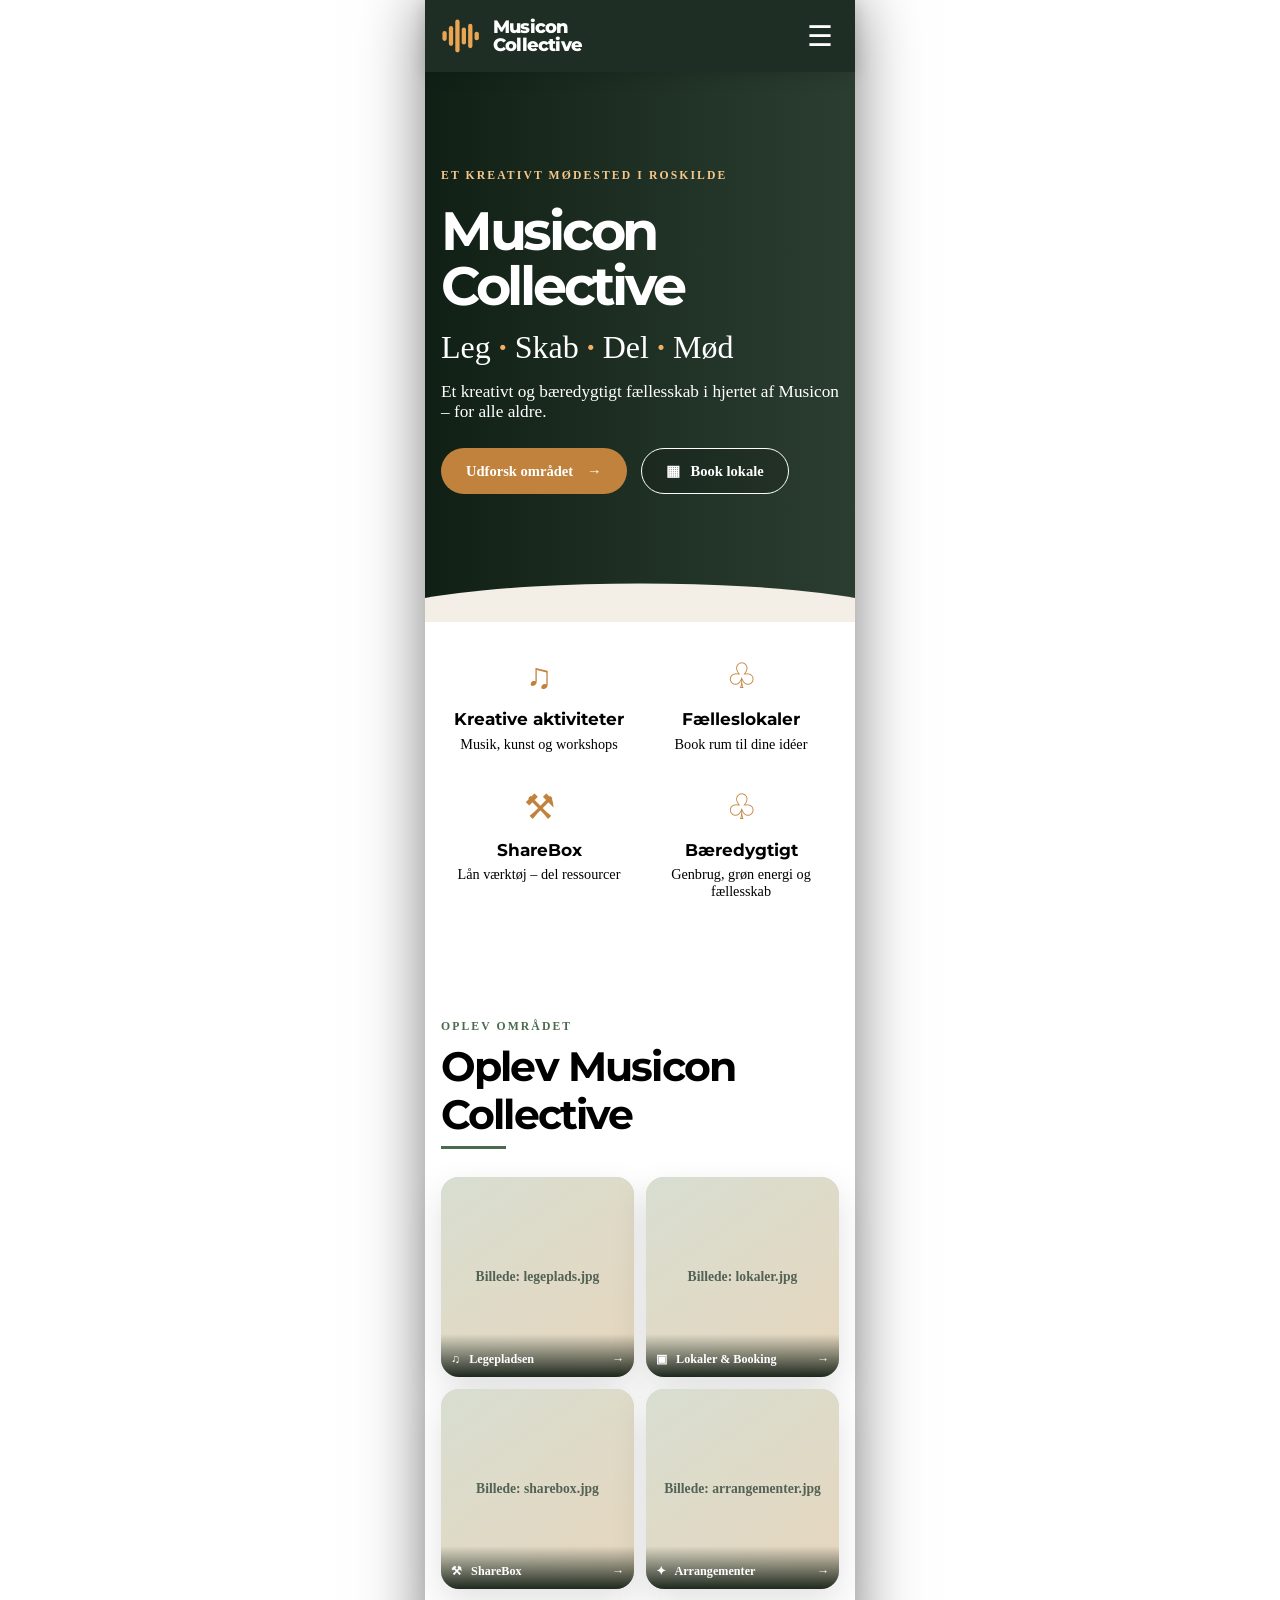
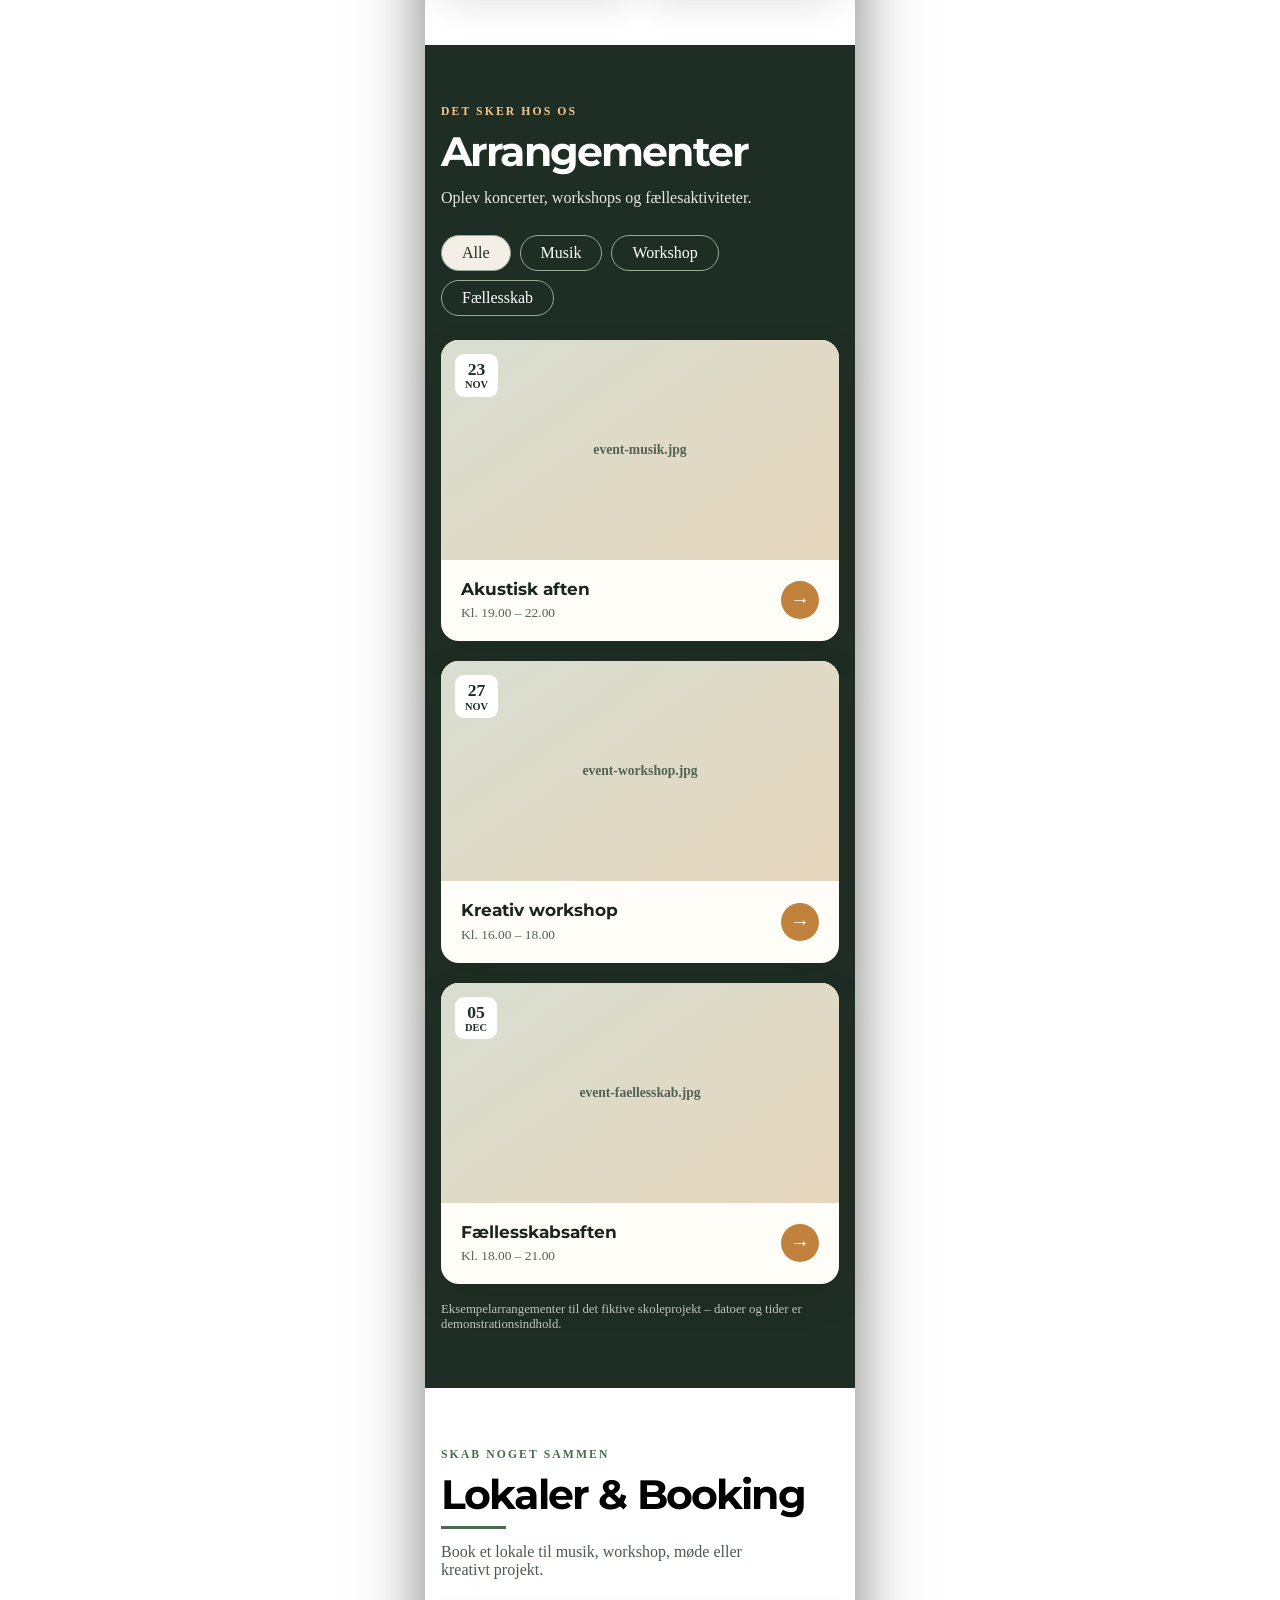
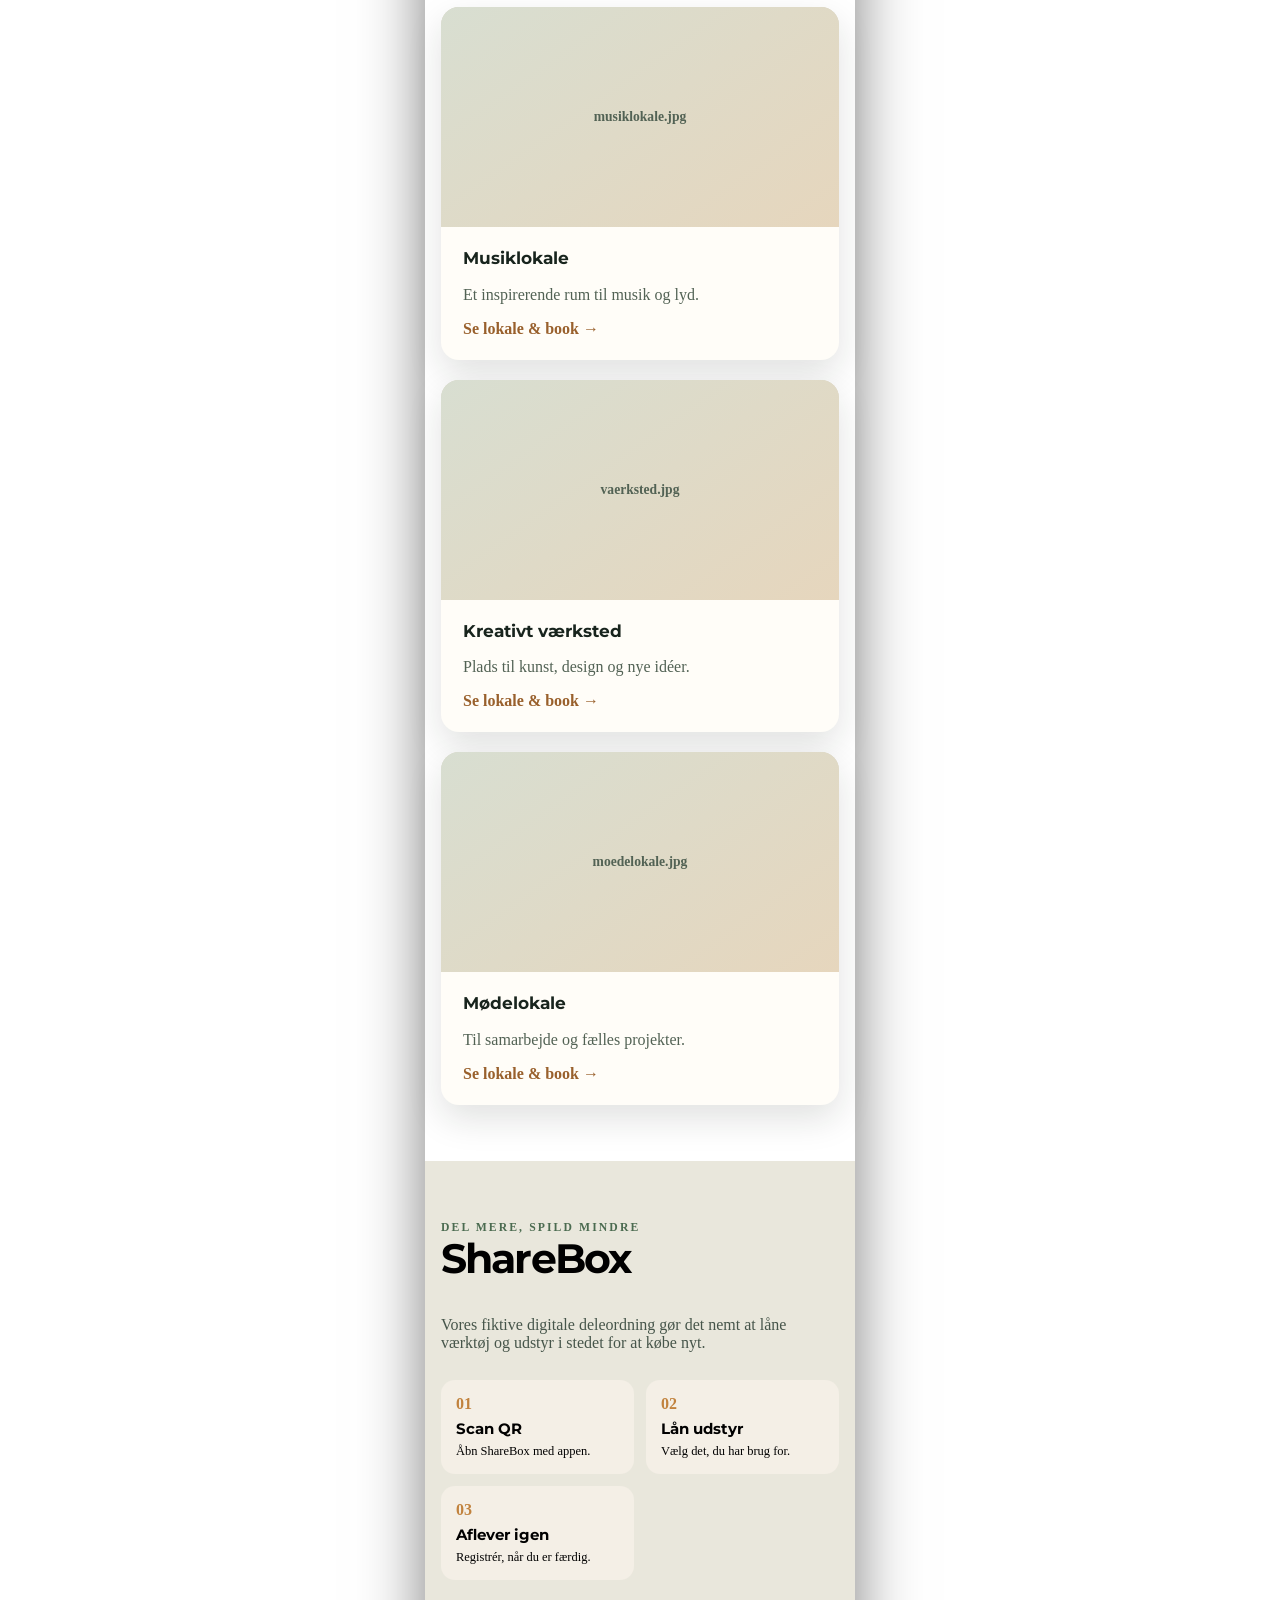
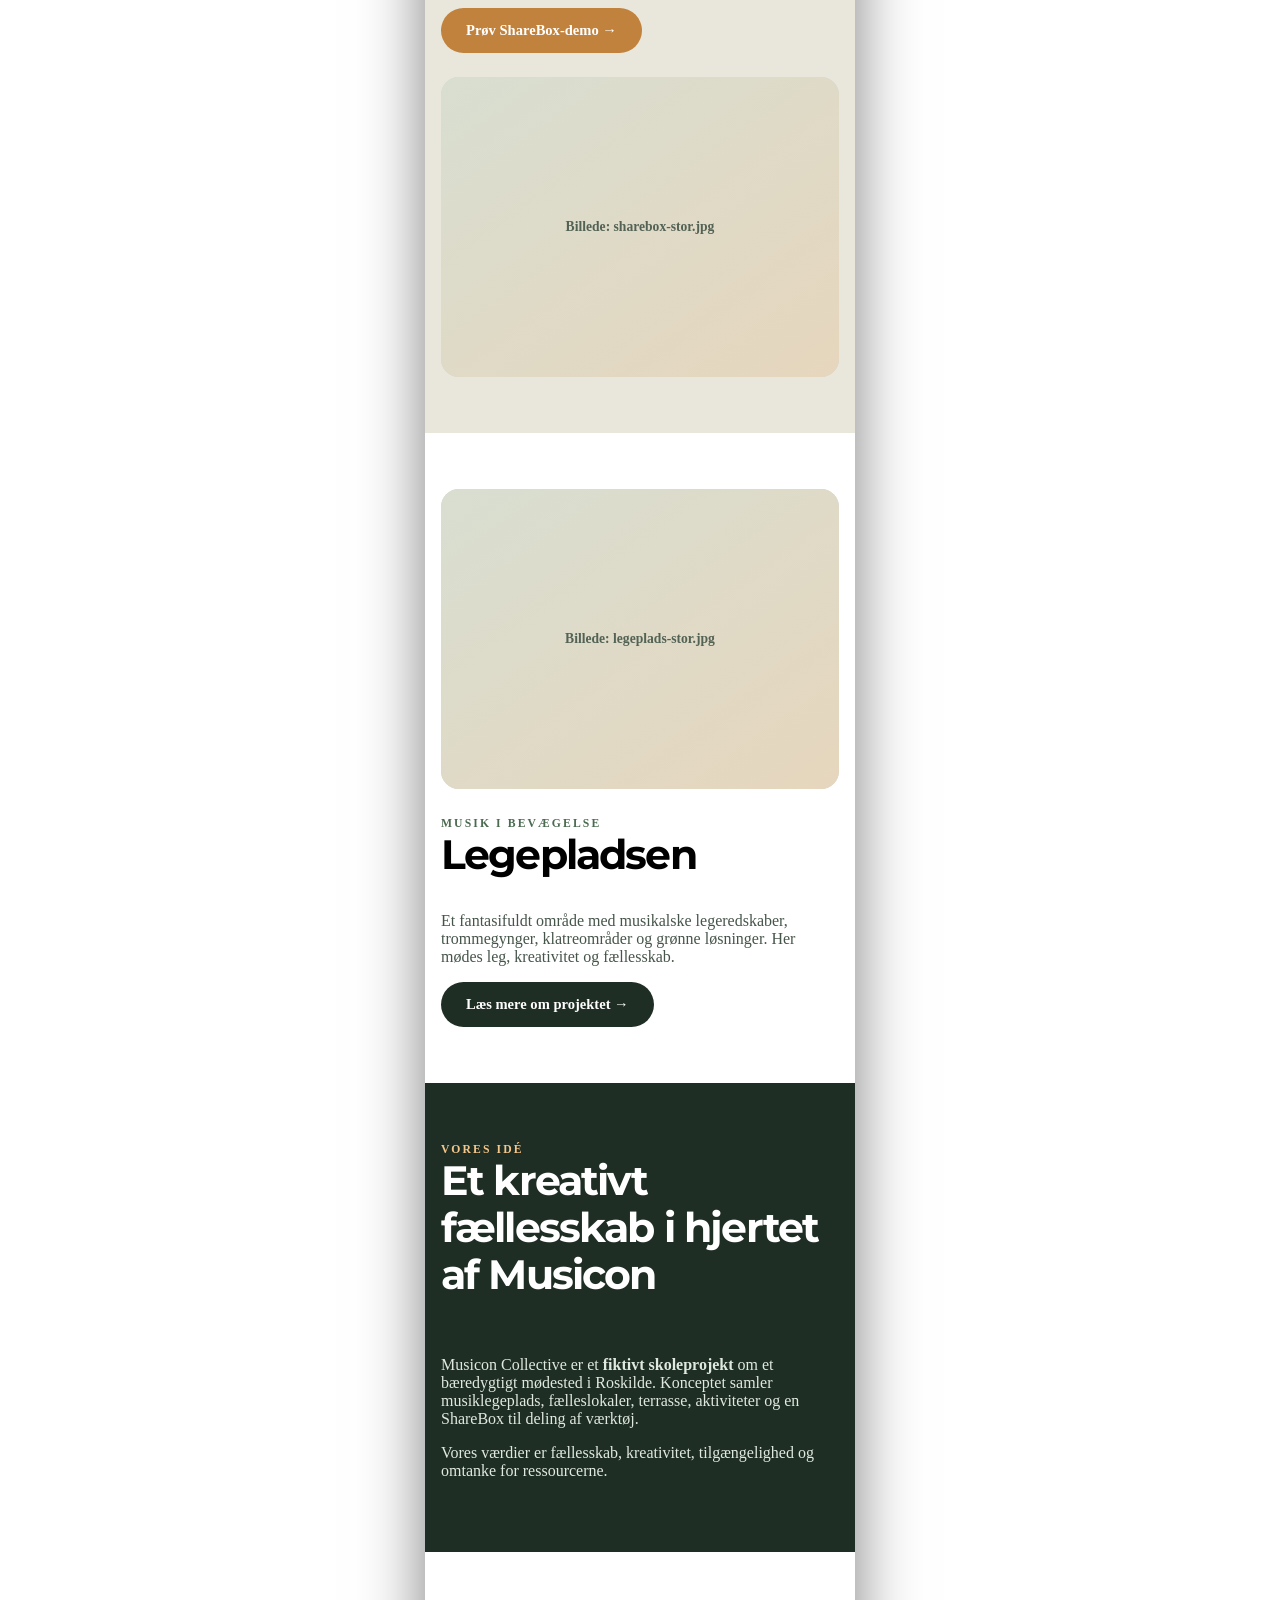
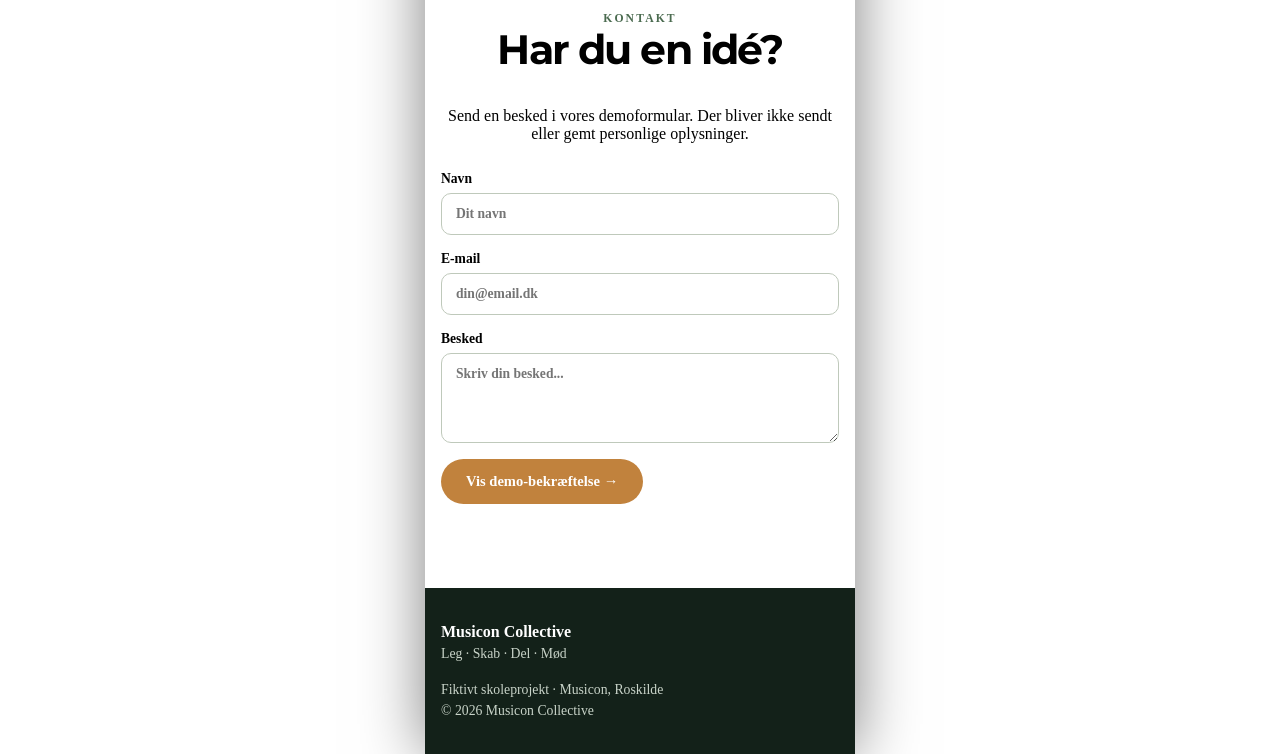
==== index.html @ 4928a18c "Add files via upload" ====
<!DOCTYPE html>
<html lang="da">
<head>
  <meta charset="utf-8" />
  <meta name="viewport" content="width=device-width, initial-scale=1" />
  <meta name="theme-color" content="#1F2E24" />
  <meta name="description" content="Musicon Collective – leg, skab, del og mød i et kreativt fællesskab." />
  <title>Musicon Collective | Leg · Skab · Del · Mød</title>
  <link rel="preconnect" href="https://fonts.googleapis.com" />
  <link rel="preconnect" href="https://fonts.gstatic.com" crossorigin />
  <link
    href="https://fonts.googleapis.com/css2?family=Inter:wght@400;500;600;700&family=Montserrat:wght@500;600;700;800&display=swap"
    rel="stylesheet" />
  <link rel="stylesheet" href="styles.css" />
  <script defer src="script.js"></script>
  <link rel="manifest" href="manifest.json"> <!----->

  <link rel="apple-touch-icon" href="images/icon-192.png"> <!---->
<script>
            // Check that service workers are registered
            if ('serviceWorker' in navigator) {
                // Use the window load event to keep the page load performant
                window.addEventListener('load', () => {
                    navigator.serviceWorker.register('./service-worker.js');
                });
            }
    </script>

     <script src="app.js" defer></script>
  
</head>

<body>
  <header class="site-header">
    <div class="container header-inner">
      <a href="#hjem" class="brand" aria-label="Musicon Collective, gå til forsiden">
        <svg class="brand-mark" viewBox="0 0 56 56" fill="none" aria-hidden="true">
          <rect x="2" y="21" width="6" height="14" rx="3" />
          <rect x="11" y="14" width="6" height="28" rx="3" />
          <rect x="20" y="5" width="6" height="46" rx="3" />
          <rect x="29" y="16" width="6" height="24" rx="3" />
          <rect x="38" y="11" width="6" height="34" rx="3" />
          <rect x="47" y="22" width="6" height="12" rx="3" />
        </svg>
        <span>Musicon<br />Collective</span>
      </a>
      <button class="menu-toggle" id="menuToggle" aria-controls="mainNav" aria-expanded="false"
        aria-label="Åbn menu">☰</button>
      <nav class="main-nav" id="mainNav" aria-label="Hovednavigation">
        <a class="nav-link active" href="#hjem">Hjem</a>
        <a class="nav-link" href="#aktiviteter">Aktiviteter</a>
        <a class="nav-link" href="#lokaler">Lokaler & Booking</a>
        <a class="nav-link" href="#sharebox">ShareBox</a>
        <a class="nav-link" href="#om-os">Om os</a>
        <a class="nav-link" href="#kontakt">Kontakt</a>
        <a class="nav-link" href="3dmodel.html">3D</a>
        <button class="btn btn-copper nav-book" data-open-booking>Book nu <span aria-hidden="true">↗</span></button>
      </nav>
    </div>
  </header>

  <main>
    <section class="hero image-slot" id="hjem" style="--photo:url('images/hero.jpg')" aria-labelledby="hero-title">
      <div class="hero-shade"></div>
      <div class="container hero-content">
        <span class="eyebrow light">ET KREATIVT MØDESTED I ROSKILDE</span>
        <h1 id="hero-title">Musicon<br />Collective</h1>
        <p class="hero-slogan">Leg <b>·</b> Skab <b>·</b> Del <b>·</b> Mød</p>
        <p class="hero-description">Et kreativt og bæredygtigt fællesskab i hjertet af Musicon – for alle aldre.</p>
        <div class="hero-actions"><a class="btn btn-copper" href="#oplev">Udforsk området <span
              aria-hidden="true">→</span></a><button class="btn btn-outline-light" data-open-booking>▦ &nbsp; Book
            lokale</button></div>
      </div>
      <div class="hero-curve" aria-hidden="true"></div>
    </section>

    <section class="quick-features" aria-label="Vores tilbud">
      <div class="container feature-grid">
        <a href="#aktiviteter" class="feature"><span class="feature-icon">♫</span>
          <h3>Kreative aktiviteter</h3>
          <p>Musik, kunst og workshops</p>
        </a>
        <a href="#lokaler" class="feature"><span class="feature-icon">♧</span>
          <h3>Fælleslokaler</h3>
          <p>Book rum til dine idéer</p>
        </a>
        <a href="#sharebox" class="feature"><span class="feature-icon">⚒</span>
          <h3>ShareBox</h3>
          <p>Lån værktøj – del ressourcer</p>
        </a>
        <a href="#om-os" class="feature"><span class="feature-icon">♧</span>
          <h3>Bæredygtigt</h3>
          <p>Genbrug, grøn energi og fællesskab</p>
        </a>
      </div>
    </section>

    <section class="section" id="oplev">
      <div class="container">
        <div class="section-heading">
          <div><span class="eyebrow">OPLEV OMRÅDET</span>
            <h2>Oplev Musicon Collective</h2>
            <div class="heading-rule"></div>
          </div>
          <p></p>
        </div>
        <div class="experience-grid">
          <a class="experience-card image-slot" href="#legeplads" style="--photo:url('images/legepladsen.png')"><span
              class="image-placeholder">Billede: legeplads.jpg</span><span class="card-overlay"><span>♫ &nbsp;
                Legepladsen</span><span>→</span></span></a>
          <a class="experience-card image-slot" href="#lokaler" style="--photo:url('images/lokale.png')"><span
              class="image-placeholder">Billede: lokaler.jpg</span><span class="card-overlay"><span>▣ &nbsp; Lokaler &
                Booking</span><span>→</span></span></a>
          <a class="experience-card image-slot" href="#sharebox" style="--photo:url('images/sharebox1.jpg')"><span
              class="image-placeholder">Billede: sharebox.jpg</span><span class="card-overlay"><span>⚒ &nbsp;
                ShareBox</span><span>→</span></span></a>
          <a class="experience-card image-slot" href="#aktiviteter"
            style="--photo:url('images/arrengementer.jpg')"><span class="image-placeholder">Billede:
              arrangementer.jpg</span><span class="card-overlay"><span>✦ &nbsp;
                Arrangementer</span><span>→</span></span></a>
        </div>
      </div>
    </section>

    <section class="section section-green" id="aktiviteter">
      <div class="container">
        <div class="section-heading light-heading">
          <div><span class="eyebrow light">DET SKER HOS OS</span>
            <h2>Arrangementer</h2>
          </div>
          <p>Oplev koncerter, workshops og fællesaktiviteter.</p>
        </div>
        <div class="filter-row" role="group" aria-label="Filtrer arrangementer"><button class="filter active"
            data-filter="alle">Alle</button><button class="filter" data-filter="musik">Musik</button><button
            class="filter" data-filter="workshop">Workshop</button><button class="filter"
            data-filter="fællesskab">Fællesskab</button></div>
        <div class="event-grid" id="eventGrid">
          <article class="event-card" data-category="musik">
            <div class="event-photo image-slot" style="--photo:url('images/event-musik.jpg')"><span
                class="image-placeholder">event-musik.jpg</span><span class="date-pill">23 <small>NOV</small></span>
            </div>
            <div class="event-body">
              <div>
                <h3>Akustisk aften</h3>
                <p>Kl. 19.00 – 22.00</p>
              </div><button class="round-arrow" data-event="Akustisk aften"
                aria-label="Læs om Akustisk aften">→</button>
            </div>
          </article>
          <article class="event-card" data-category="workshop">
            <div class="event-photo image-slot" style="--photo:url('images/lokale.png')"><span
                class="image-placeholder">event-workshop.jpg</span><span class="date-pill">27 <small>NOV</small></span>
            </div>
            <div class="event-body">
              <div>
                <h3>Kreativ workshop</h3>
                <p>Kl. 16.00 – 18.00</p>
              </div><button class="round-arrow" data-event="Kreativ workshop"
                aria-label="Læs om Kreativ workshop">→</button>
            </div>
          </article>
          <article class="event-card" data-category="fællesskab">
            <div class="event-photo image-slot" style="--photo:url('images/arrengementer.jpg')"><span
                class="image-placeholder">event-faellesskab.jpg</span><span class="date-pill">05
                <small>DEC</small></span></div>
            <div class="event-body">
              <div>
                <h3>Fællesskabsaften</h3>
                <p>Kl. 18.00 – 21.00</p>
              </div><button class="round-arrow" data-event="Fællesskabsaften"
                aria-label="Læs om Fællesskabsaften">→</button>
            </div>
          </article>
        </div>
        <p class="demo-note">Eksempelarrangementer til det fiktive skoleprojekt – datoer og tider er
          demonstrationsindhold.</p>
      </div>
    </section>

    <section class="section" id="lokaler">
      <div class="container">
        <div class="section-heading">
          <div><span class="eyebrow">SKAB NOGET SAMMEN</span>
            <h2>Lokaler & Booking</h2>
            <div class="heading-rule"></div>
          </div>
          <p>Book et lokale til musik, workshop, møde eller kreativt projekt.</p>
        </div>
        <div class="room-grid">
          <article class="room-card">
            <div class="room-photo image-slot" style="--photo:url('images/lokale.png')"><span
                class="image-placeholder">musiklokale.jpg</span></div>
            <div class="room-content">
              <h3>Musiklokale</h3>
              <p>Et inspirerende rum til musik og lyd.</p><button class="text-link" data-room="Musiklokale">Se lokale &
                book →</button>
            </div>
          </article>
          <article class="room-card">
            <div class="room-photo image-slot" style="--photo:url('images/sharebox1.jpg')"><span
                class="image-placeholder">vaerksted.jpg</span></div>
            <div class="room-content">
              <h3>Kreativt værksted</h3>
              <p>Plads til kunst, design og nye idéer.</p><button class="text-link" data-room="Kreativt værksted">Se
                lokale & book →</button>
            </div>
          </article>
          <article class="room-card">
            <div class="room-photo image-slot" style="--photo:url('images/arrengementer.jpg')"><span
                class="image-placeholder">moedelokale.jpg</span></div>
            <div class="room-content">
              <h3>Mødelokale</h3>
              <p>Til samarbejde og fælles projekter.</p><button class="text-link" data-room="Mødelokale">Se lokale &
                book →</button>
            </div>
          </article>
        </div>
      </div>
    </section>

    <section class="section share-section" id="sharebox">
      <div class="container share-layout">
        <div class="share-copy"><span class="eyebrow">DEL MERE, SPILD MINDRE</span>
          <h2>ShareBox</h2>
          <p>Vores fiktive digitale deleordning gør det nemt at låne værktøj og udstyr i stedet for at købe nyt.</p>
          <div class="share-steps">
            <div><span>01</span>
              <h3>Scan QR</h3>
              <p>Åbn ShareBox med appen.</p>
            </div>
            <div><span>02</span>
              <h3>Lån udstyr</h3>
              <p>Vælg det, du har brug for.</p>
            </div>
            <div><span>03</span>
              <h3>Aflever igen</h3>
              <p>Registrér, når du er færdig.</p>
            </div>
          </div><button class="btn btn-copper" id="shareDemo">Prøv ShareBox-demo →</button>
        </div>
        <div class="share-image image-slot" style="--photo:url('images/sharebox.png')"><span
            class="image-placeholder">Billede: sharebox-stor.jpg</span></div>
      </div>
    </section>

    <section class="section" id="legeplads">
      <div class="container split-section">
        <div class="split-photo image-slot" style="--photo:url('images/legepladsen.png')"><span
            class="image-placeholder">Billede: legeplads-stor.jpg</span></div>
        <div><span class="eyebrow">MUSIK I BEVÆGELSE</span>
          <h2>Legepladsen</h2>
          <p>Et fantasifuldt område med musikalske legeredskaber, trommegynger, klatreområder og grønne løsninger. Her
            mødes leg, kreativitet og fællesskab.</p><a href="#kontakt" class="btn btn-dark">Læs mere om projektet →</a>
        </div>
      </div>
    </section>

    <section class="section about-section" id="om-os">
      <div class="container about-layout">
        <div><span class="eyebrow light">VORES IDÉ</span>
          <h2>Et kreativt fællesskab i hjertet af Musicon</h2>
        </div>
        <div>
          <p>Musicon Collective er et <strong>fiktivt skoleprojekt</strong> om et bæredygtigt mødested i Roskilde.
            Konceptet samler musiklegeplads, fælleslokaler, terrasse, aktiviteter og en ShareBox til deling af værktøj.
          </p>
          <p>Vores værdier er fællesskab, kreativitet, tilgængelighed og omtanke for ressourcerne.</p>
        </div>
      </div>
    </section>

    <section class="section contact-section" id="kontakt">
      <div class="container"><span class="eyebrow">KONTAKT</span>
        <h2>Har du en idé?</h2>
        <p>Send en besked i vores demoformular. Der bliver ikke sendt eller gemt personlige oplysninger.</p>
        <form id="contactForm" class="contact-form"><label>Navn<input name="name" required
              placeholder="Dit navn" /></label><label>E-mail<input type="email" name="email" required
              placeholder="din@email.dk" /></label><label class="wide">Besked<textarea name="message" rows="4" required
              placeholder="Skriv din besked..."></textarea></label><button class="btn btn-copper" type="submit">Vis
            demo-bekræftelse →</button></form>
        <p id="contactFeedback" class="feedback" role="status" aria-live="polite"></p>
      </div>
    </section>
  </main>

  <footer class="site-footer">
    <div class="container footer-inner">
      <div><strong>Musicon Collective</strong>
        <p>Leg · Skab · Del · Mød</p>
      </div>
      <div>
        <p>Fiktivt skoleprojekt · Musicon, Roskilde</p>
        <p>© <span id="year"></span> Musicon Collective</p>
      </div>
    </div>
  </footer>

  <dialog id="bookingDialog" class="dialog">
    <form method="dialog" class="dialog-content" id="bookingForm"><button type="button" class="dialog-close" data-close
        aria-label="Luk">×</button><span class="eyebrow">DEMO-BOOKING</span>
      <h2>Book et lokale</h2>
      <p>Dette er en interaktiv prototype. Ingen reservation bliver sendt eller gemt.</p><label>Vælg lokale<select
          id="roomSelect" required>
          <option value="">Vælg lokale</option>
          <option>Musiklokale</option>
          <option>Kreativt værksted</option>
          <option>Mødelokale</option>
        </select></label><label>Dato<input type="date" id="bookingDate" required /></label><label>Tidspunkt<select
          required>
          <option value="">Vælg tidspunkt</option>
          <option>09.00 – 11.00</option>
          <option>12.00 – 14.00</option>
          <option>15.00 – 17.00</option>
          <option>18.00 – 20.00</option>
        </select></label><button class="btn btn-copper" type="submit">Vis bookingbekræftelse</button>
      <p id="bookingFeedback" class="feedback" role="status"></p>
    </form>
  </dialog>
  <dialog id="infoDialog" class="dialog">
    <div class="dialog-content"><button type="button" class="dialog-close" data-close aria-label="Luk">×</button><span
        class="eyebrow">MUSICON COLLECTIVE</span>
      <h2 id="infoTitle"></h2>
      <p id="infoText"></p><button type="button" class="btn btn-dark" data-close>Luk</button>
    </div>
  </dialog>
</body>
</html>
---- styles.css ----
body {
    max-width: 430px;
    margin: 0 auto;
}


:root {
    --forest: #1F2E24;
    --sage: #4B6B50;
    --cream: #F4EFE6;
    --copper: #C1823D;
    --ink: #18241d;
    --white: #fffdf8;
    --radius: 18px;
    --shadow: 0 14px 35px rgba(20, 32, 24, .13)
}

* {
    box-sizing: border-box
}

html {
    scroll-behavior: smooth;
    scroll-padding-top: 90px
}

body {
    width: 100%;
    max-width: 430px;
    margin: 0 auto;
    min-height: 100vh;
    box-shadow: 0 0 60px rgba(0, 0, 0, .5);
}

h1,
h2,
h3,
p {
    margin-top: 0
}

h1,
h2,
h3 {
    font-family: Montserrat, Arial, sans-serif;
    line-height: 1.15
}

h2 {
    font-size: clamp(1.9rem, 3.2vw, 3rem);
    letter-spacing: -.045em
}

h3 {
    font-size: 1.06rem
}

a {
    color: inherit;
    text-decoration: none
}

button,
input,
select,
textarea {
    font: inherit
}

button {
    cursor: pointer
}

button:focus-visible,
a:focus-visible,
input:focus-visible,
select:focus-visible,
textarea:focus-visible {
    outline: 3px solid #e9a454;
    outline-offset: 3px
}

.container {
    width: min(1200px, calc(100% - 48px));
    margin: auto
}

.site-header {
    background: var(--forest);
    color: #fff;
    position: sticky;
    top: 0;
    z-index: 30;
    box-shadow: 0 3px 15px rgba(0, 0, 0, .13)
}

.header-inner {
    min-height: 84px;
    display: flex;
    align-items: center;
    justify-content: space-between;
    gap: 25px
}

.brand {
    display: flex;
    align-items: center;
    gap: 12px;
    font: 800 1.35rem/1.04 Montserrat, Arial, sans-serif;
    letter-spacing: -.045em;
    flex-shrink: 0
}

.brand-mark {
    width: 49px;
    height: 49px;
    fill: #e9a454
}

.main-nav {
    display: flex;
    align-items: center;
    gap: clamp(12px, 2vw, 28px)
}

.nav-link {
    font-size: .86rem;
    font-weight: 600;
    white-space: nowrap;
    transition: color .2s
}

.nav-link:hover,
.nav-link.active {
    color: #f4bc79
}

.nav-link.active:after {
    content: "";
    display: block;
    width: 24px;
    height: 2px;
    background: var(--copper);
    margin-top: 5px
}

.btn {
    display: inline-flex;
    align-items: center;
    justify-content: center;
    gap: 14px;
    padding: 13px 24px;
    border: 1.5px solid transparent;
    border-radius: 999px;
    font-weight: 700;
    font-size: .91rem;
    transition: transform .2s, filter .2s;
    text-align: center
}

.btn:hover {
    transform: translateY(-2px);
    filter: brightness(1.08)
}

.btn-copper {
    background: var(--copper);
    color: #fff
}

.btn-outline-light {
    background: rgba(0, 0, 0, .14);
    border-color: white;
    color: #fff
}

.btn-dark {
    background: var(--forest);
    color: white
}

.menu-toggle {
    display: none;
    border: 0;
    background: none;
    color: #fff;
    font-size: 1.8rem
}

.hero {
    min-height: 580px;
    position: relative;
    display: flex;
    align-items: center;
    overflow: hidden;
    background-color: #304235
}

.image-slot {
    background-image: var(--photo);
    background-position: center;
    background-size: cover;
    background-repeat: no-repeat
}

.hero-shade {
    position: absolute;
    inset: 0;
    background: linear-gradient(90deg, rgba(10, 25, 15, .84), rgba(10, 25, 15, .37) 63%, rgba(10, 25, 15, .12))
}

.hero-content {
    position: relative;
    z-index: 1;
    color: white;
    padding: 75px 0 115px
}

.hero h1 {
    font-size: clamp(3.3rem, 7vw, 6.3rem);
    line-height: 1.02;
    letter-spacing: -.06em;
    margin: 20px 0 16px
}

.eyebrow {
    font-size: .73rem;
    font-weight: 800;
    letter-spacing: .18em;
    color: var(--sage)
}

.eyebrow.light {
    color: #f6c78b
}

.hero-slogan {
    font-size: clamp(1.3rem, 2.6vw, 2rem);
    font-weight: 500;
    margin-bottom: 16px
}

.hero-slogan b {
    color: #f2b064
}

.hero-description {
    max-width: 460px;
    font-size: 1.08rem;
    margin-bottom: 26px
}

.hero-actions {
    display: flex;
    flex-wrap: wrap;
    gap: 14px
}

.hero-curve {
    position: absolute;
    bottom: -2px;
    left: 0;
    right: 0;
    height: 70px;
    background: var(--cream);
    clip-path: ellipse(65% 58% at 50% 100%)
}

.quick-features {
    padding: 20px 0 46px
}

.feature-grid {
    display: grid;
    grid-template-columns: repeat(4, 1fr);
    gap: 20px
}

.feature {
    text-align: center;
    padding: 10px;
    border-radius: 14px
}

.feature:hover {
    background: #ebe5da
}

.feature-icon {
    display: block;
    font-size: 2.65rem;
    color: var(--copper);
    line-height: 1.2;
    margin-bottom: 12px
}

.feature h3 {
    margin-bottom: 6px
}

.feature p {
    font-size: .89rem;
    margin: 0
}

.section {
    padding: 80px 0
}

.section-heading {
    display: flex;
    align-items: end;
    justify-content: space-between;
    gap: 20px;
    margin-bottom: 28px
}

.section-heading h2 {
    margin: 9px 0 8px
}

.section-heading>p {
    max-width: 320px;
    color: #4c5a4e;
    margin: 0
}

.heading-rule {
    height: 3px;
    width: 65px;
    background: var(--sage)
}

.experience-grid {
    display: grid;
    grid-template-columns: repeat(4, 1fr);
    gap: 18px
}

.experience-card {
    height: 250px;
    border-radius: var(--radius);
    overflow: hidden;
    position: relative;
    background-color: #d6d3c7;
    box-shadow: var(--shadow);
    transition: transform .2s
}

.experience-card:hover {
    transform: translateY(-5px)
}

.image-placeholder {
    position: absolute;
    inset: 0;
    display: flex;
    align-items: center;
    justify-content: center;
    text-align: center;
    padding: 15px;
    color: #526254;
    font-size: .85rem;
    font-weight: 700;
    background: linear-gradient(145deg, #d8ded1, #e6d6bd);
    z-index: 0
}

.image-slot:has(.image-placeholder) {
    isolation: isolate
}

.image-slot:has(.image-placeholder):before {
    content: "";
    position: absolute;
    inset: 0;
    background-image: var(--photo);
    background-position: center;
    background-size: cover;
    z-index: 1;
    pointer-events: none
}

.card-overlay {
    position: absolute;
    z-index: 2;
    bottom: 0;
    left: 0;
    right: 0;
    padding: 22px 17px 15px;
    display: flex;
    justify-content: space-between;
    align-items: center;
    color: #fff;
    font-weight: 700;
    background: linear-gradient(transparent, rgba(9, 22, 13, .9))
}

.section-green {
    background: var(--forest);
    color: #fff
}

.light-heading>p {
    color: #e4e9e0
}

.filter-row {
    display: flex;
    gap: 9px;
    flex-wrap: wrap;
    margin-bottom: 24px
}

.filter {
    background: transparent;
    border: 1px solid #9aab9a;
    border-radius: 50px;
    padding: 8px 20px;
    color: white
}

.filter.active,
.filter:hover {
    background: var(--cream);
    color: var(--forest)
}

.event-grid,
.room-grid {
    display: grid;
    grid-template-columns: repeat(3, 1fr);
    gap: 20px
}

.event-card,
.room-card {
    background: var(--white);
    border-radius: var(--radius);
    overflow: hidden;
    color: var(--ink);
    box-shadow: var(--shadow)
}

.event-card[hidden] {
    display: none
}

.event-photo,
.room-photo {
    height: 205px;
    position: relative;
    background: #d6d3c7
}

.date-pill {
    position: absolute;
    z-index: 3;
    top: 14px;
    left: 14px;
    background: #fff;
    color: var(--forest);
    border-radius: 9px;
    padding: 6px 10px;
    font-weight: 800;
    font-size: 1.1rem;
    line-height: 1.1;
    text-align: center
}

.date-pill small {
    display: block;
    font-size: .65rem
}

.event-body {
    display: flex;
    justify-content: space-between;
    align-items: center;
    gap: 12px;
    padding: 20px
}

.event-body h3 {
    margin-bottom: 6px
}

.event-body p {
    margin: 0;
    color: #526254;
    font-size: .84rem
}

.round-arrow {
    width: 38px;
    height: 38px;
    flex-shrink: 0;
    border: 0;
    border-radius: 50%;
    background: var(--copper);
    color: white;
    font-size: 1.2rem
}

.demo-note {
    font-size: .8rem;
    opacity: .72;
    margin: 18px 0 0
}

.room-content {
    padding: 22px
}

.room-content p {
    color: #526254
}

.text-link {
    background: none;
    border: 0;
    padding: 0;
    color: #99602c;
    font-weight: 800
}

.share-section {
    background: #e9e7dc
}

.share-layout,
.split-section,
.about-layout {
    display: grid;
    grid-template-columns: 1fr 1fr;
    gap: 50px;
    align-items: center
}

.share-copy>p,
.split-section p {
    max-width: 530px;
    color: #46554a
}

.share-steps {
    display: grid;
    grid-template-columns: repeat(3, 1fr);
    gap: 12px;
    margin: 28px 0
}

.share-steps>div {
    background: var(--cream);
    border-radius: 14px;
    padding: 15px
}

.share-steps span {
    font-weight: 800;
    color: var(--copper)
}

.share-steps h3 {
    margin: 8px 0 6px;
    font-size: .92rem
}

.share-steps p {
    font-size: .78rem;
    margin: 0
}

.share-image,
.split-photo {
    height: 400px;
    border-radius: var(--radius);
    position: relative;
    overflow: hidden;
    background: #d5d7cb
}

.about-section {
    background: var(--forest);
    color: white
}

.about-layout p {
    color: #e0e9df
}

.contact-section {
    text-align: center
}

.contact-section>div>p {
    max-width: 560px;
    margin: 0 auto 28px
}

.contact-form {
    max-width: 720px;
    margin: 0 auto;
    display: grid;
    grid-template-columns: 1fr 1fr;
    gap: 16px;
    text-align: left
}

.contact-form label,
.dialog-content label {
    display: grid;
    gap: 6px;
    font-weight: 700;
    font-size: .85rem
}

.contact-form .wide {
    grid-column: 1/-1
}

input,
select,
textarea {
    width: 100%;
    padding: 12px 14px;
    border: 1px solid #bfc9bb;
    border-radius: 10px;
    background: white;
    color: var(--ink)
}

.contact-form button {
    justify-self: start
}

.feedback {
    font-weight: 700;
    color: var(--sage);
    margin-top: 16px
}

.site-footer {
    background: #132119;
    color: #fff;
    padding: 35px 0
}

.footer-inner {
    display: flex;
    justify-content: space-between;
    gap: 25px
}

.footer-inner p {
    margin: 5px 0 0;
    color: #c8d3c8;
    font-size: .86rem
}

.dialog {
    width: min(480px, calc(100% - 30px));
    border: 0;
    border-radius: 20px;
    padding: 0;
    box-shadow: 0 25px 70px #0005
}

.dialog::backdrop {
    background: #0b180fcc
}

.dialog-content {
    padding: 34px;
    display: grid;
    gap: 16px;
    position: relative
}

.dialog-content h2 {
    margin: 0
}

.dialog-content p {
    margin: 0
}

.dialog-close {
    position: absolute;
    right: 15px;
    top: 10px;
    background: none;
    border: 0;
    font-size: 2rem;
    color: var(--forest)
}


.menu-toggle {
    display: block
}

.main-nav {
    display: none;
    position: absolute;
    top: 100%;
    left: 0;
    right: 0;
    background: var(--forest);
    padding: 18px 24px 25px;
    flex-direction: column;
    align-items: stretch;
    gap: 18px
}

.main-nav.open {
    display: flex
}

.nav-link.active:after {
    display: none
}

.nav-book {
    align-self: start
}

.experience-grid {
    grid-template-columns: repeat(2, 1fr)
}



.container {
    width: min(100% - 32px, 1200px)
}

.header-inner {
    min-height: 72px
}

.brand {
    font-size: 1.1rem
}

.brand-mark {
    width: 40px;
    height: 40px
}

.hero {
    min-height: 550px
}

.hero-content {
    padding: 70px 0 105px
}

.hero h1 {
    font-size: 3.4rem
}

.feature-grid {
    grid-template-columns: repeat(2, 1fr);
    gap: 6px
}

.feature {
    padding: 14px 5px
}

.feature-icon {
    font-size: 2.2rem
}

.section {
    padding: 56px 0
}

.section-heading {
    display: block
}

.section-heading>p {
    margin-top: 14px
}

.experience-grid {
    gap: 12px
}

.experience-card {
    height: 200px
}

.card-overlay {
    font-size: .76rem;
    padding: 18px 10px 10px
}

.event-grid,
.room-grid {
    grid-template-columns: 1fr
}

.event-photo,
.room-photo {
    height: 220px
}

.share-layout,
.split-section,
.about-layout {
    grid-template-columns: 1fr;
    gap: 24px
}

.share-image,
.split-photo {
    height: 300px
}

.share-steps {
    grid-template-columns: 1fr 1fr
}

.contact-form {
    grid-template-columns: 1fr
}

.footer-inner {
    display: block
}

.footer-inner>div+div {
    margin-top: 20px
}


/* =========================
   TABLET AND MOBILE DESIGN
========================= */

@media (max-width: 1000px) {

    .menu-toggle {
        display: block;
    }

    .main-nav {
        display: none;
        position: absolute;
        top: 100%;
        left: 0;
        right: 0;
        background: var(--forest);
        padding: 20px 24px;
        flex-direction: column;
        align-items: stretch;
        gap: 18px;
    }

    .main-nav.open {
        display: flex;
    }

    .nav-link.active:after {
        display: none;
    }

    .nav-book {
        align-self: flex-start;
    }

    .experience-grid {
        grid-template-columns: repeat(2, 1fr);
    }

    .event-grid,
    .room-grid {
        grid-template-columns: repeat(2, 1fr);
    }

}

/* =========================
   MOBILE PHONE
========================= */

@media (max-width: 600px) {

    .container {
        width: calc(100% - 32px);
    }

    .header-inner {
        min-height: 72px;
    }

    .brand {
        font-size: 1.1rem;
    }

    .brand-mark {
        width: 40px;
        height: 40px;
    }

    .hero {
        min-height: 530px;
    }

    .hero-content {
        padding: 65px 0 100px;
    }

    .hero h1 {
        font-size: 3.4rem;
    }

    .hero-description {
        font-size: 1rem;
    }

    .hero-actions {
        flex-direction: column;
        align-items: flex-start;
    }

    .feature-grid {
        grid-template-columns: repeat(2, 1fr);
        gap: 8px;
    }

    .feature-icon {
        font-size: 2.2rem;
    }

    .section {
        padding: 55px 0;
    }

    .section-heading {
        display: block;
    }

    .section-heading > p {
        margin-top: 14px;
    }

    .experience-grid {
        grid-template-columns: repeat(2, 1fr);
        gap: 12px;
    }

    .experience-card {
        height: 190px;
    }

    .card-overlay {
        font-size: .76rem;
        padding: 18px 10px 10px;
    }

    .event-grid,
    .room-grid {
        grid-template-columns: 1fr;
    }

    .event-photo,
    .room-photo {
        height: 220px;
    }

    .share-layout,
    .split-section,
    .about-layout {
        grid-template-columns: 1fr;
        gap: 24px;
    }

    .share-image,
    .split-photo {
        height: 280px;
    }

    .share-steps {
        grid-template-columns: 1fr 1fr;
    }

    .contact-form {
        grid-template-columns: 1fr;
    }

    .contact-form button {
        justify-self: stretch;
    }

    .footer-inner {
        display: block;
    }

    .footer-inner > div + div {
        margin-top: 20px;
    }

    .dialog-content {
        padding: 28px 20px;
    }

}

/* =========================
   ACCESSIBILITY
========================= */

@media (prefers-reduced-motion: reduce) {

    html {
        scroll-behavior: auto;
    }

    *,
    *::before,
    *::after {
        transition: none !important;
    }

}
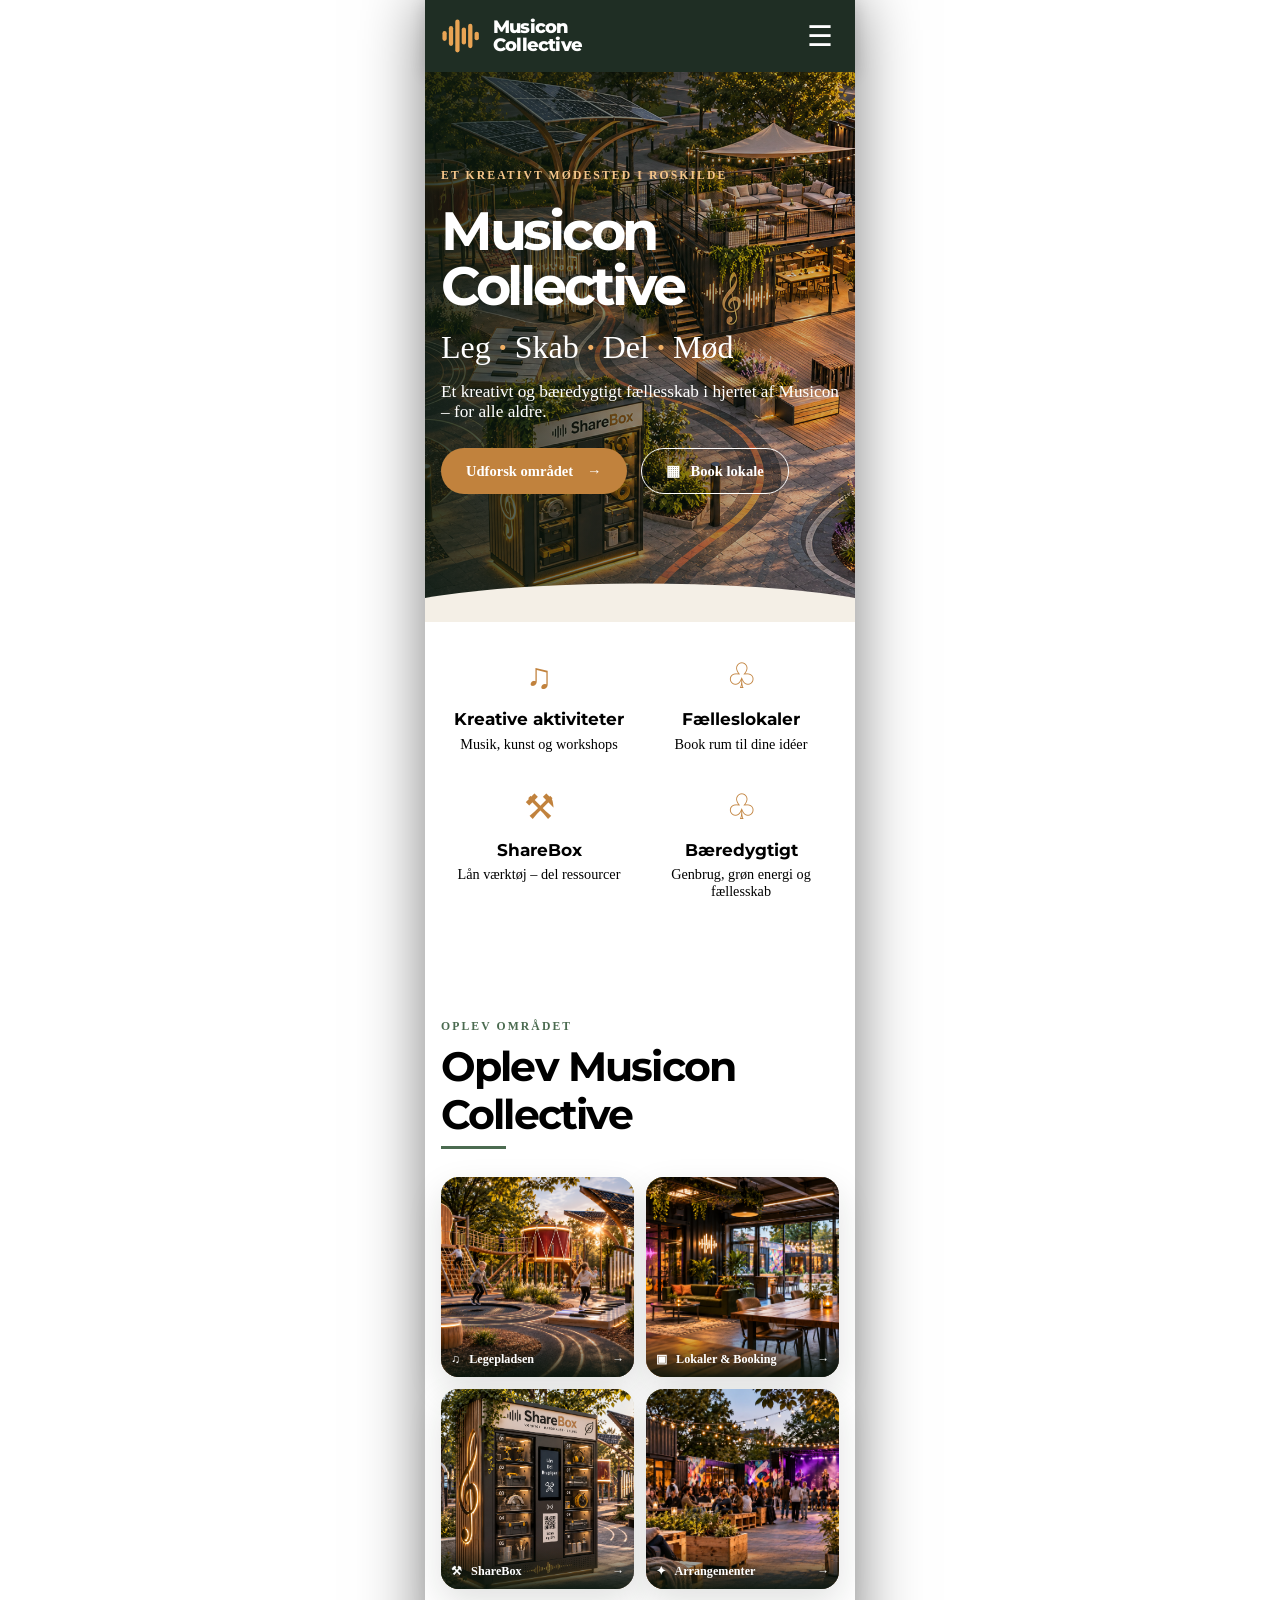
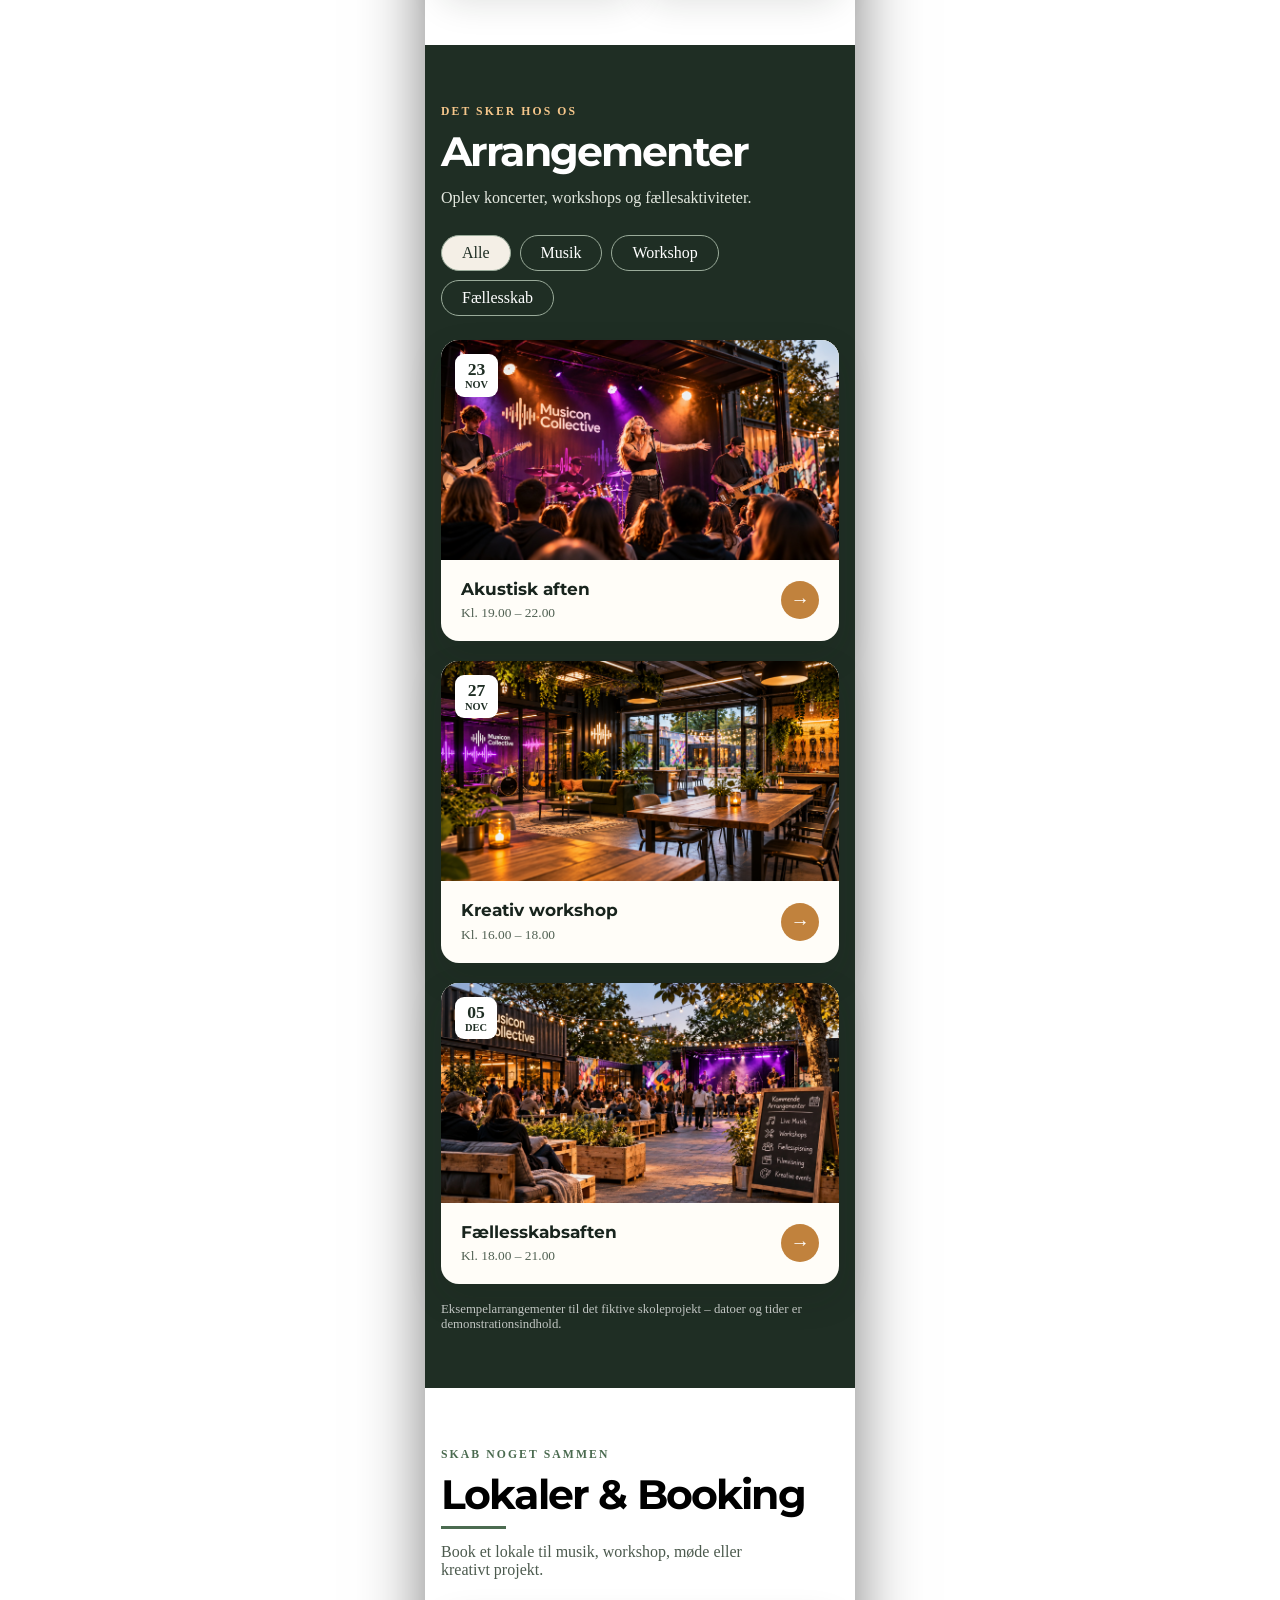
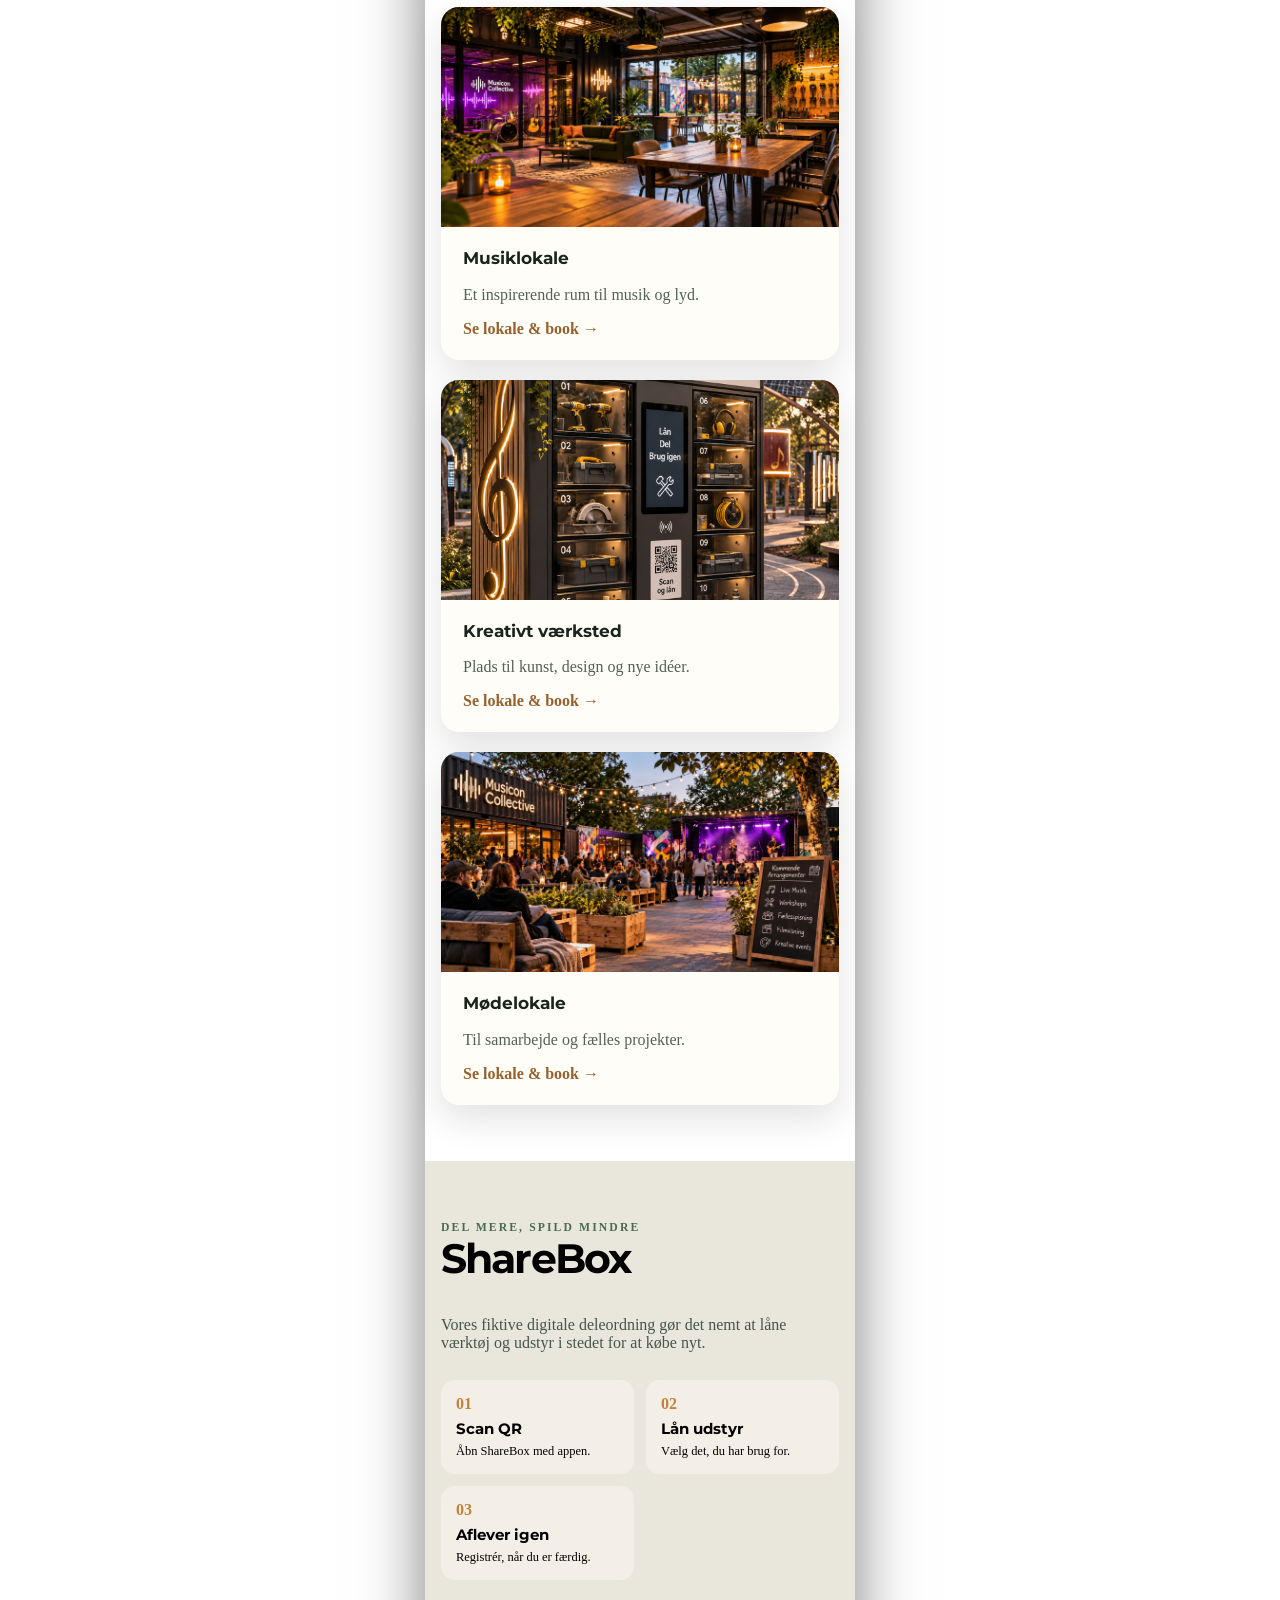
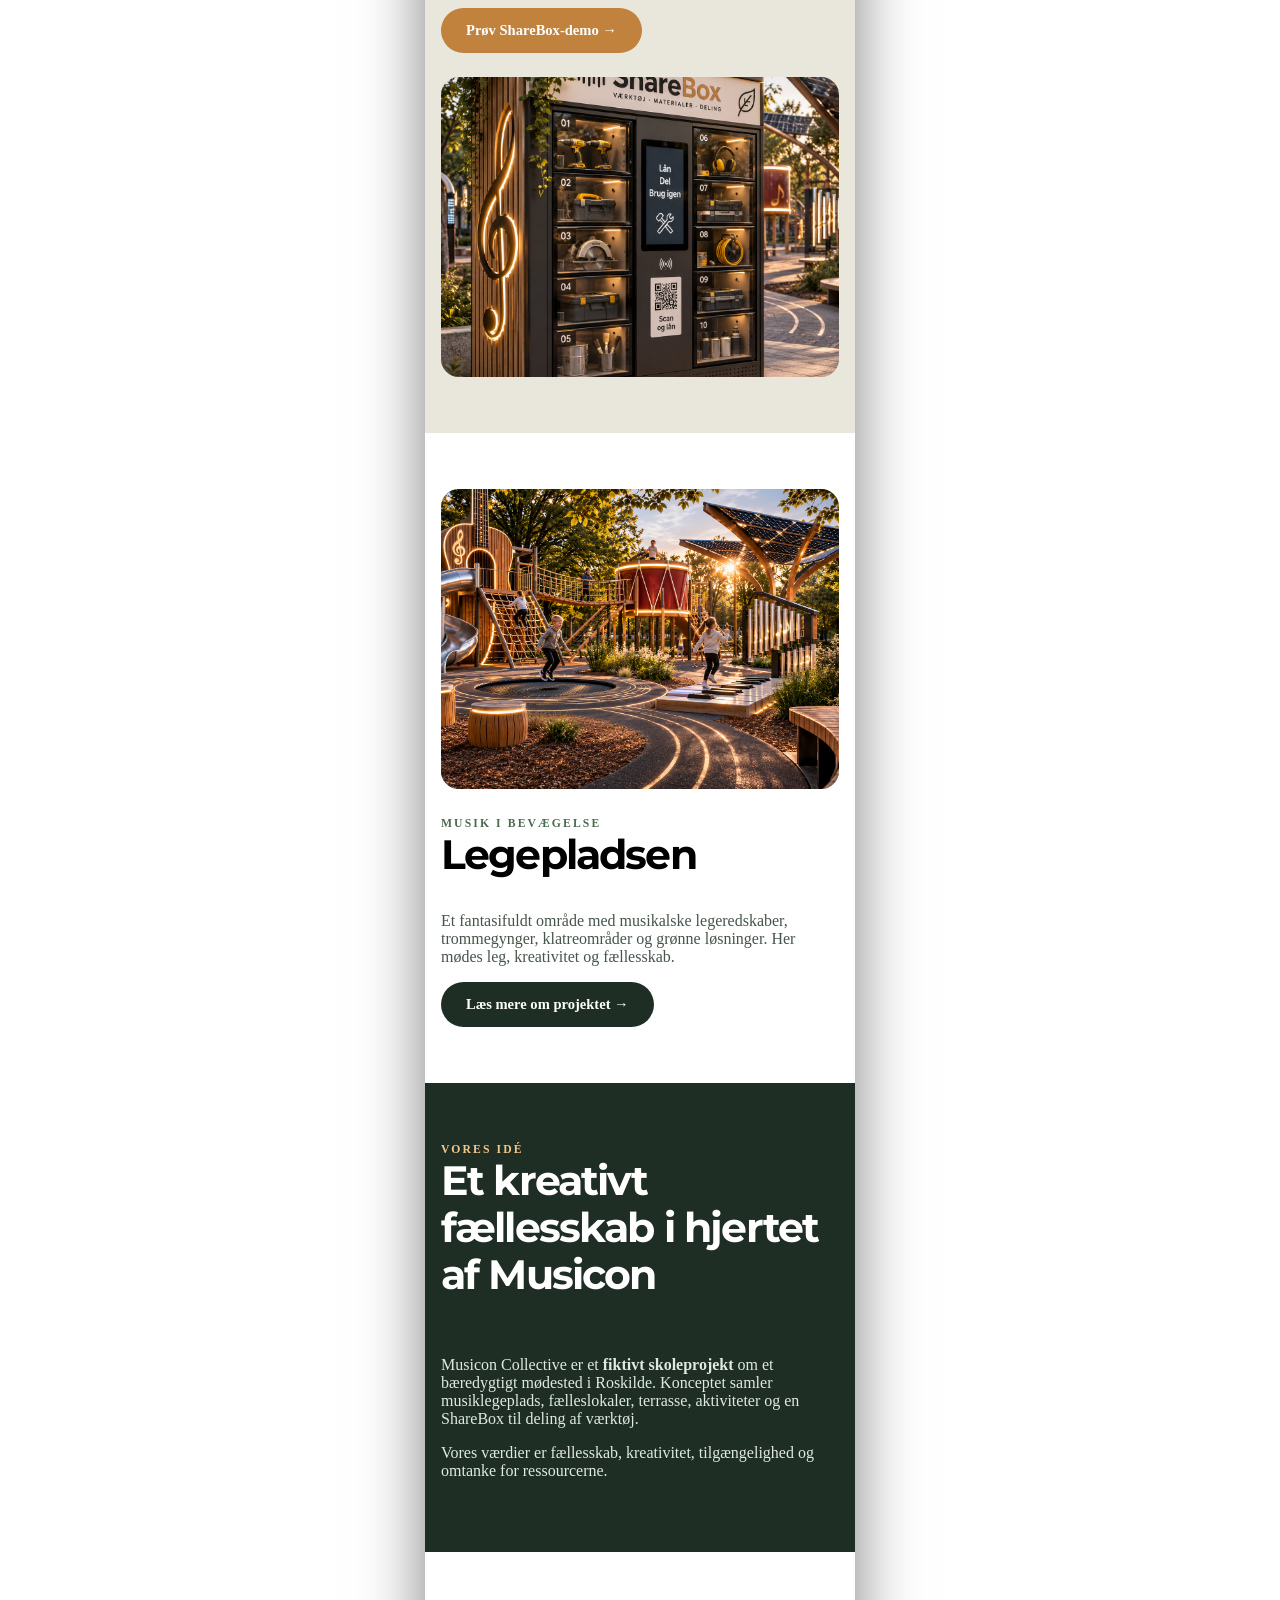
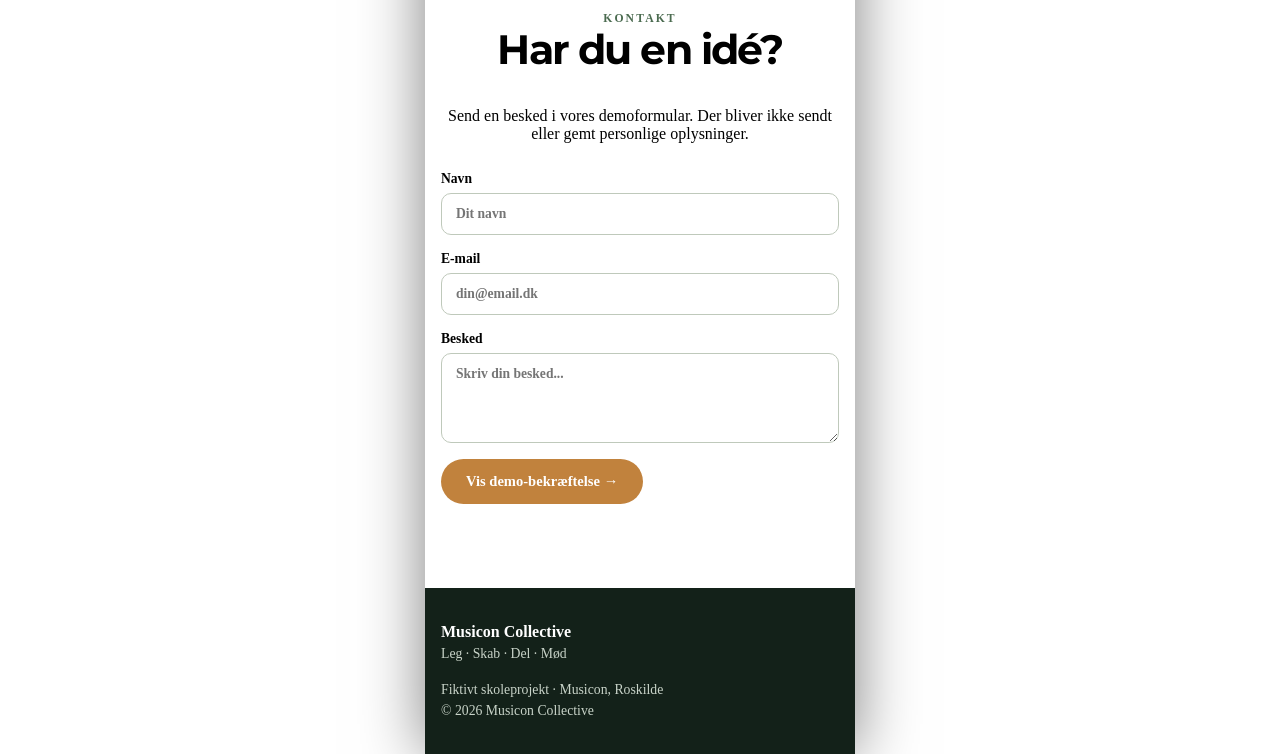
==== commit 28cb2d4a: "Add files via upload" ====
--- a/index.html
+++ b/index.html
@@ -53,7 +53,7 @@
         <a class="nav-link" href="#sharebox">ShareBox</a>
         <a class="nav-link" href="#om-os">Om os</a>
         <a class="nav-link" href="#kontakt">Kontakt</a>
-        <a class="nav-link" href="3dmodel.html">3D</a>
+        <!--<a class="nav-link" href="3dmodel.html">3D</a>-->
         <button class="btn btn-copper nav-book" data-open-booking>Book nu <span aria-hidden="true">↗</span></button>
       </nav>
     </div>
